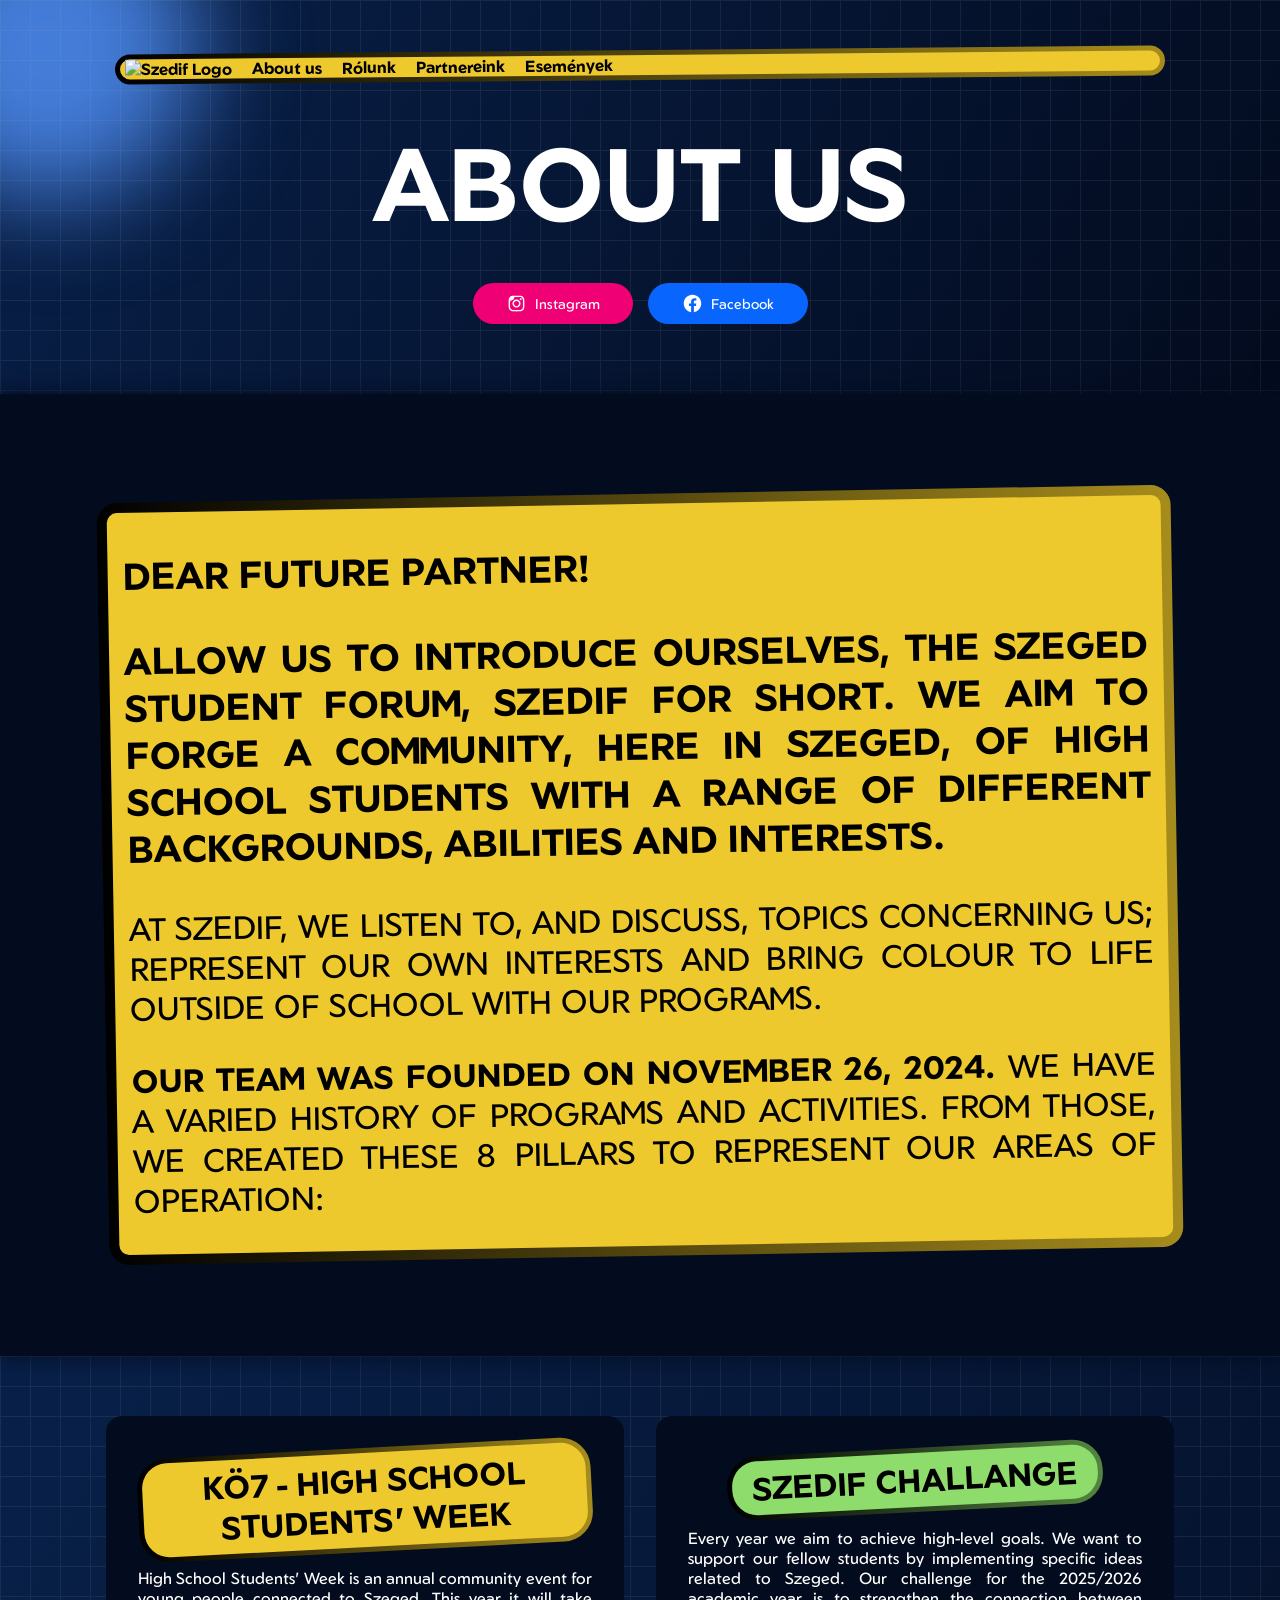
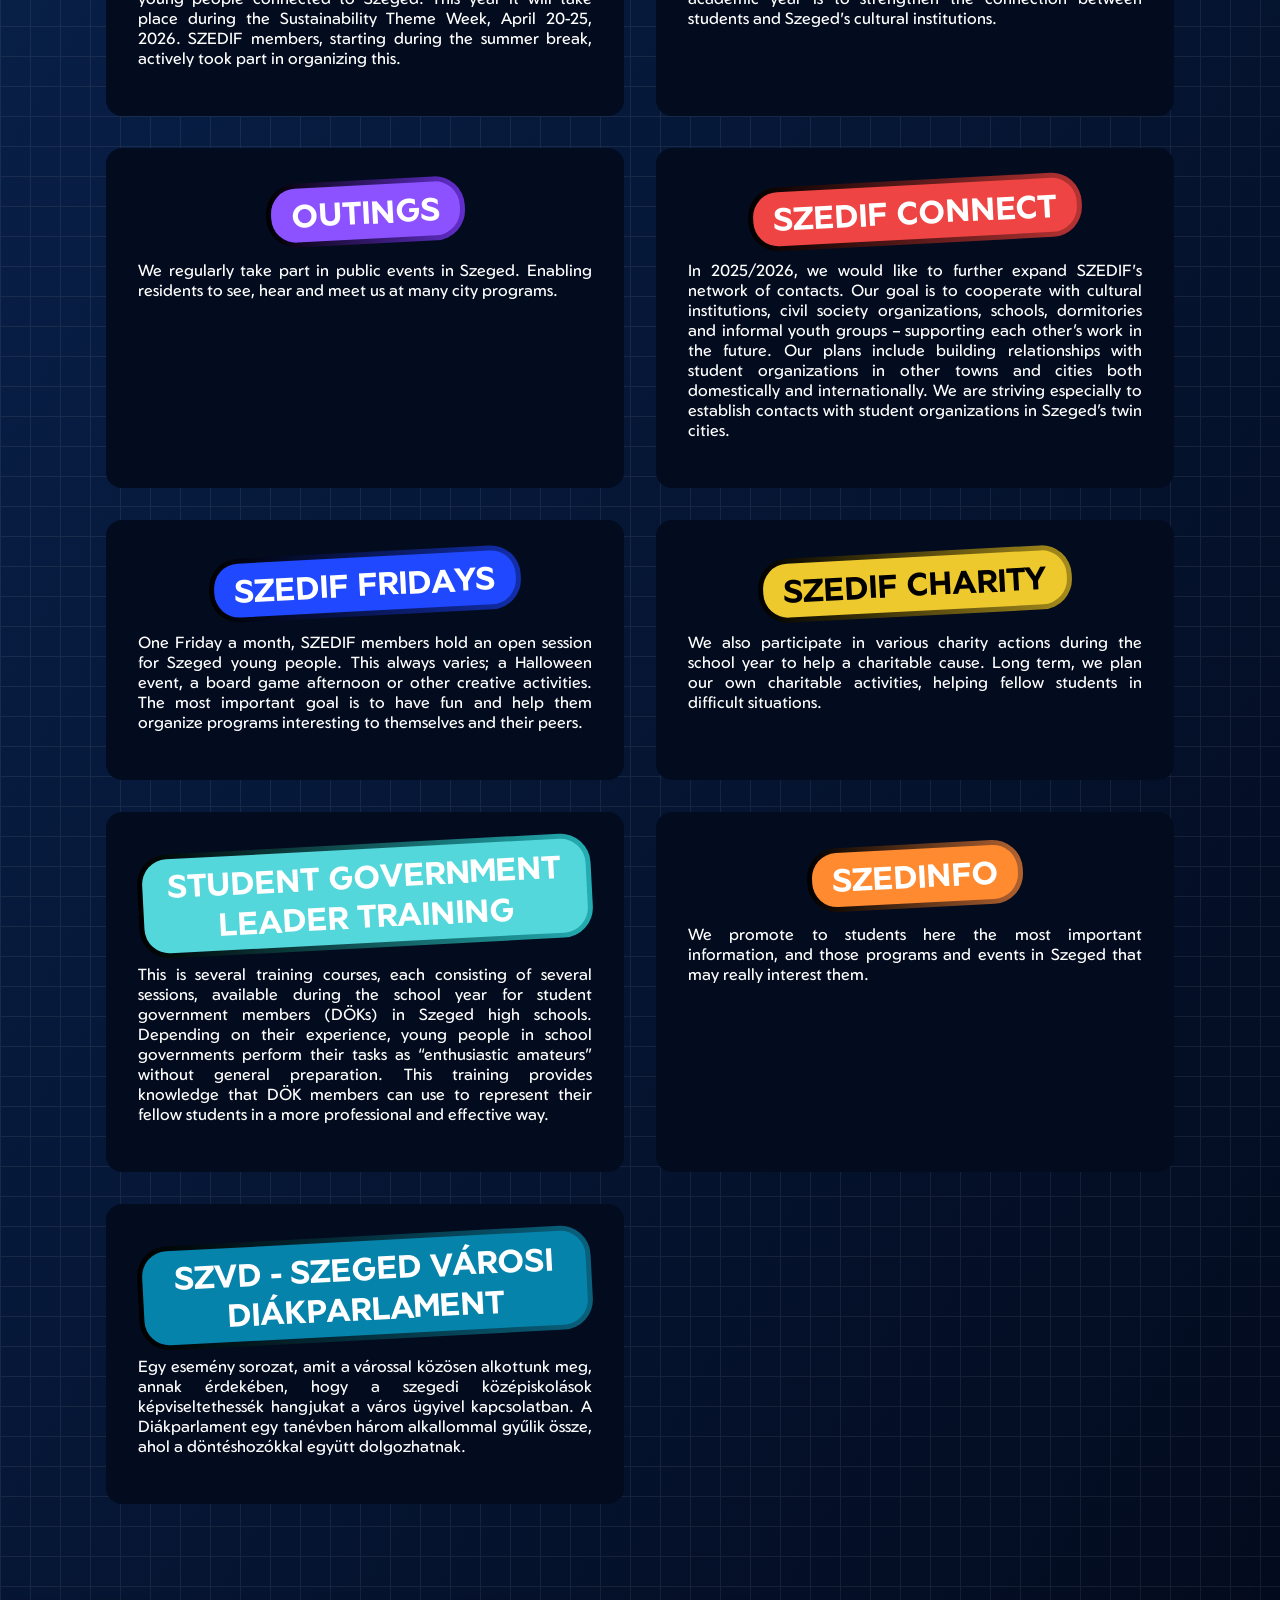
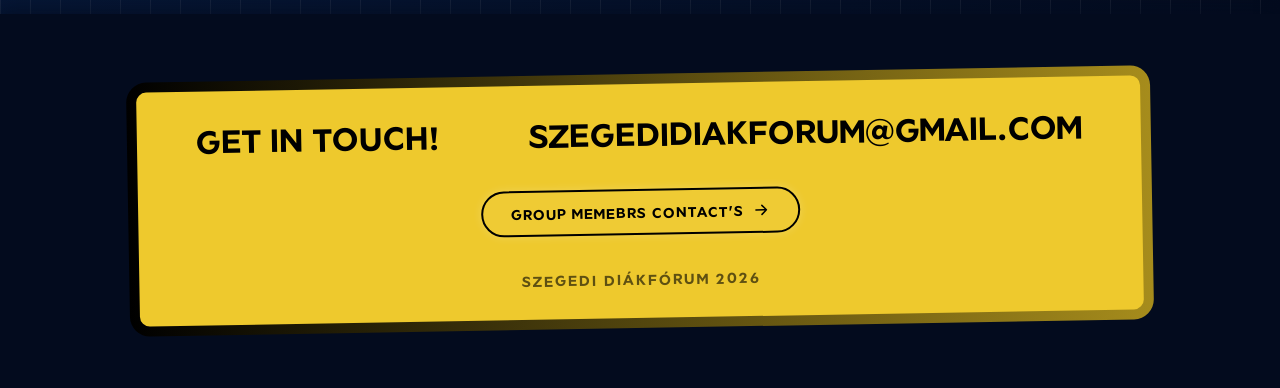
==== about-us.html @ cf96738d "Add files via upload" ====
<!DOCTYPE html>
<html lang="hu">
<head>
    <meta charset="UTF-8">
    <meta name="viewport" content="width=device-width, initial-scale=1.0">
    <link rel="preconnect" href="https://fonts.googleapis.com">
    <link rel="preconnect" href="https://fonts.gstatic.com" crossorigin>
    <link href="https://fonts.googleapis.com/css2?family=Geom:ital,wght@0,300..900;1,300..900&display=swap" rel="stylesheet">
    <link rel="stylesheet" href="https://1444-aron.github.io/szedif-weboldal/style.css">
    <title>Főoldal</title>
</head>
<body>
    <header>
        <div class="blur def-blur"></div>
        <div class="grid"></div>
        <nav class="defNav">
            <a id="imga" href="https://szedif.hu"><img src="https://szedif.hu/wp-content/uploads/2025/03/szedif_logo_500x500-150x150.png" width="50px" alt="Szedif Logo">
            <a href="https://szedif.hu/about-us">About us</a>
            <a href="https://szedif.hu/rolunk">Rólunk</a>
            <a href="https://szedif.hu/partnereink">Partnereink</a>
            <a href="https://szedif.hu/esemenyek">Események</a>
        </nav>
        
        <div class="title-container">
            <h1><strong>ABOUT US</strong></h1>
        </div>

        <div class="contact">
            <a id="ig" target="_blank" href="https://instagram.com/szedif"><svg width="24" height="24" viewBox="0 0 24 24" version="1.1" xmlns="http://www.w3.org/2000/svg" aria-hidden="true"><path d="M12,4.622c2.403,0,2.688,0.009,3.637,0.052c0.877,0.04,1.354,0.187,1.671,0.31c0.42,0.163,0.72,0.358,1.035,0.673 c0.315,0.315,0.51,0.615,0.673,1.035c0.123,0.317,0.27,0.794,0.31,1.671c0.043,0.949,0.052,1.234,0.052,3.637 s-0.009,2.688-0.052,3.637c-0.04,0.877-0.187,1.354-0.31,1.671c-0.163,0.42-0.358,0.72-0.673,1.035 c-0.315,0.315-0.615,0.51-1.035,0.673c-0.317,0.123-0.794,0.27-1.671,0.31c-0.949,0.043-1.233,0.052-3.637,0.052 s-2.688-0.009-3.637-0.052c-0.877-0.04-1.354-0.187-1.671-0.31c-0.42-0.163-0.72-0.358-1.035-0.673 c-0.315-0.315-0.51-0.615-0.673-1.035c-0.123-0.317-0.27-0.794-0.31-1.671C4.631,14.688,4.622,14.403,4.622,12 s0.009-2.688,0.052-3.637c0.04-0.877,0.187-1.354,0.31,1.671c0.163-0.42,0.358-0.72,0.673-1.035 c0.315-0.315,0.615-0.51,1.035-0.673c0.317-0.123,0.794-0.27,1.671-0.31C9.312,4.631,9.597,4.622,12,4.622 M12,3 C9.556,3,9.249,3.01,8.289,3.054C7.331,3.098,6.677,3.25,6.105,3.472C5.513,3.702,5.011,4.01,4.511,4.511 c-0.5,0.5-0.808,1.002-1.038,1.594C3.25,6.677,3.098,7.331,3.054,8.289C3.01,9.249,3,9.556,3,12c0,2.444,0.01,2.751,0.054,3.711 c0.044,0.958,0.196,1.612,0.418,2.185c0.23,0.592,0.538,1.094,1.038,1.594c0.5,0.5,1.002,0.808,1.594,1.038 c0.572,0.222,1.227,0.375,2.185,0.418C9.249,20.99,9.556,21,12,21s2.751-0.01,3.711-0.054c0.958-0.044,1.612-0.196,2.185-0.418 c0.592-0.23,1.094-0.538,1.594-1.038c0.5-0.5,0.808-1.002,1.038-1.594c0.222-0.572,0.375-1.227,0.418-2.185 C20.99,14.751,21,14.444,21,12s-0.01-2.751-0.054-3.711c-0.044-0.958-0.196-1.612-0.418-2.185c-0.23-0.592-0.538-1.094-1.038-1.594 c-0.5-0.5-1.002-0.808-1.594-1.038c-0.572-0.222-1.227-0.375-2.185-0.418C14.751,3.01,14.444,3,12,3L12,3z M12,7.378 c-2.552,0-4.622,2.069-4.622,4.622S9.448,16.622,12,16.622s4.622-2.069,4.622-4.622S14.552,7.378,12,7.378z M12,15 c-1.657,0-3-1.343-3-3s1.343-3,3-3s3,1.343,3,3S13.657,15,12,15z M16.804,6.116c-0.596,0-1.08,0.484-1.08,1.08 s0.484,1.08,1.08,1.08c0.596,0,1.08-0.484,1.08-1.08S17.401,6.116,16.804,6.116z"></path></svg><span>Instagram</span></a>
            <a id="fb" target="_blank" href="https://facebook.com/szedif"><svg width="24px" height="24px" viewBox="0 0 24 24" version="1.1" xmlns="http://www.w3.org/2000/svg" aria-hidden="true"><path d="M12 2C6.5 2 2 6.5 2 12c0 5 3.7 9.1 8.4 9.9v-7H7.9V12h2.5V9.8c0-2.5 1.5-3.9 3.8-3.9 1.1 0 2.2.2 2.2.2v2.5h-1.3c-1.2 0-1.6.8-1.6 1.6V12h2.8l-.4 2.9h-2.3v7C18.3 21.1 22 17 22 12c0-5.5-4.5-10-10-10z"></path></svg><span>Facebook</span></a>
        </div>
        <div class="space"></div>
    </header>

    <section class="quickNav">
        <div class="aboutus">
            <h3>Dear Future Partner!</h3>
            <h3>Allow us to introduce ourselves, the Szeged Student Forum, SZEDIF for short. We aim to forge a community, here in Szeged, of high school students with a range of different backgrounds, abilities and interests.</h3>
            <p>At SZEDIF, we listen to, and discuss, topics concerning us; represent our own interests and bring colour to life outside of school with our programs.</p>
            <p><b>Our team was founded on November 26, 2024.</b> We have a varied history of programs and activities. From those, we created these 8 pillars to represent our areas of operation:</p>
        </div>
    </section>

    <section class="join">
        <div class="grid"></div>

        <div class="container">
            <div class="cards aboutus-join-cards">
                <div class="card aboutus-card def clickable" onclick="window.location.href = 'https://ko7.hu'">
                    <h1>KÖ7 - HIGH SCHOOL STUDENTS' WEEK</h1>  
                    <p>High School Students' Week is an annual community event for young people connected to Szeged. This year it will take place during the Sustainability Theme Week, April 20-25, 2026. SZEDIF members, starting during the summer break, actively took part in organizing this.</p>
                </div>
                <div class="card aboutus-card green" >
                    <h1>SZEDIF CHALLANGE</h1>  
                    <p>Every year we aim to achieve high-level goals. We want to support our fellow students by implementing specific ideas related to Szeged. Our challenge for the 2025/2026 academic year is to strengthen the connection between students and Szeged's cultural institutions.</p>
                        
                </div>
                <div class="card aboutus-card purple" >
                    <h1>OUTINGS</h1>  
                    <p>We regularly take part in public events in Szeged. Enabling residents to see, hear and meet us at many city programs.</p>
                       
                </div>
                <div class="card aboutus-card red" >
                    <h1>SZEDIF CONNECT</h1>  
                    <p>In 2025/2026, we would like to further expand SZEDIF's network of contacts. Our goal is to cooperate with cultural institutions, civil society organizations, schools, dormitories and informal youth groups – supporting each other’s work in the future. Our plans include building relationships with student organizations in other towns and cities both domestically and internationally. We are striving especially to establish contacts with student organizations in Szeged’s twin cities.</p>
                </div>
                <div class="card aboutus-card blue" >
                    <h1>SZEDIF FRIDAYS</h1>  
                    <p>One Friday a month, SZEDIF members hold an open session for Szeged young people. This always varies; a Halloween event, a board game afternoon or other creative activities. The most important goal is to have fun and help them organize programs interesting to themselves and their peers.</p>
                        
                </div>
                <div class="card aboutus-card def" >
                    <h1>SZEDIF CHARITY</h1>  
                    <p>We also participate in various charity actions during the school year to help a charitable cause. Long term, we plan our own charitable activities, helping fellow students in difficult situations.</p>
                       
                </div>
                <div class="card aboutus-card cian" >
                    <h1>STUDENT GOVERNMENT LEADER TRAINING</h1>  
                    <p>This is several training courses, each consisting of several sessions, available during the school year for student government members (DÖKs) in Szeged high schools. Depending on their experience, young people in school governments perform their tasks as “enthusiastic amateurs” without general preparation. This training provides knowledge that DÖK members can use to represent their fellow students in a more professional and effective way.</p>
                </div>
                <div class="card aboutus-card orange clickable" onclick="window.location.href = 'https://szedif.hu/szedinfo'">
                    <h1>SZEDINFO</h1>  
                    <p>We promote to students here the most important information, and those programs and events in Szeged that may really interest them.</p>
                        
                </div>
                <div class="card aboutus-card darkcian clickable" onclick="window.location.href = 'https://szedif.hu/szvd'">
                    <h1>SZVD - SZEGED VÁROSI DIÁKPARLAMENT</h1>  
                    <p>Egy esemény sorozat, amit a várossal közösen alkottunk meg, annak érdekében, hogy a szegedi középiskolások képviseltethessék hangjukat a város ügyivel kapcsolatban. A Diákparlament egy tanévben három alkallommal gyűlik össze, ahol a döntéshozókkal együtt dolgozhatnak.</p>
                </div>
            </div>
        </div>

        <div class="space"></div>

        
    </section>

    

    <footer>
        <div class="aboutus footer" style=" padding: 40px 20px; box-sizing: border-box; margin: 0 auto;">
            
            <div class="fEmail" style="display: flex; justify-content: space-between; align-items: center; flex-wrap: wrap; gap: 15px;">
                <h3 style="margin: 0; text-transform: uppercase; font-size: clamp(.4rem, 4vw, 2rem) !important;">GET IN TOUCH!</h3> 
                <h3 style="margin: 0; font-size: clamp(.4rem, 4vw, 2rem) !important;"><a href="mailto:szegedidiakforum@gmail.com" style="color: #000; text-decoration: none;">szegedidiakforum@gmail.com</a></h3>
            </div>
            
            <div style="display: flex; justify-content: center; margin: 35px 0;">
                <a href="https://szedif.hu/rolunk#elerhetoseg" class="team-btn">
                    <span>GROUP MEMEBRS CONTACT'S</span>
                    <svg width="18" height="18" viewBox="0 0 24 24" fill="none" xmlns="http://www.w3.org/2000/svg" style="margin-left: 8px; transition: transform 0.3s ease;"><path d="M5 12H19M19 12L13 6M19 12L13 18" stroke="currentColor" stroke-width="2" stroke-linecap="round" stroke-linejoin="round"/></svg>
                </a>
            </div>
            
            <p style="margin: 0; font-weight: bold; opacity: 0.6; text-align: center; text-transform: uppercase; letter-spacing: 2px; font-size: 0.9rem;">SZEGEDI DIÁKFÓRUM 2026</p>
        </div>
    </footer>

</body>
</html>
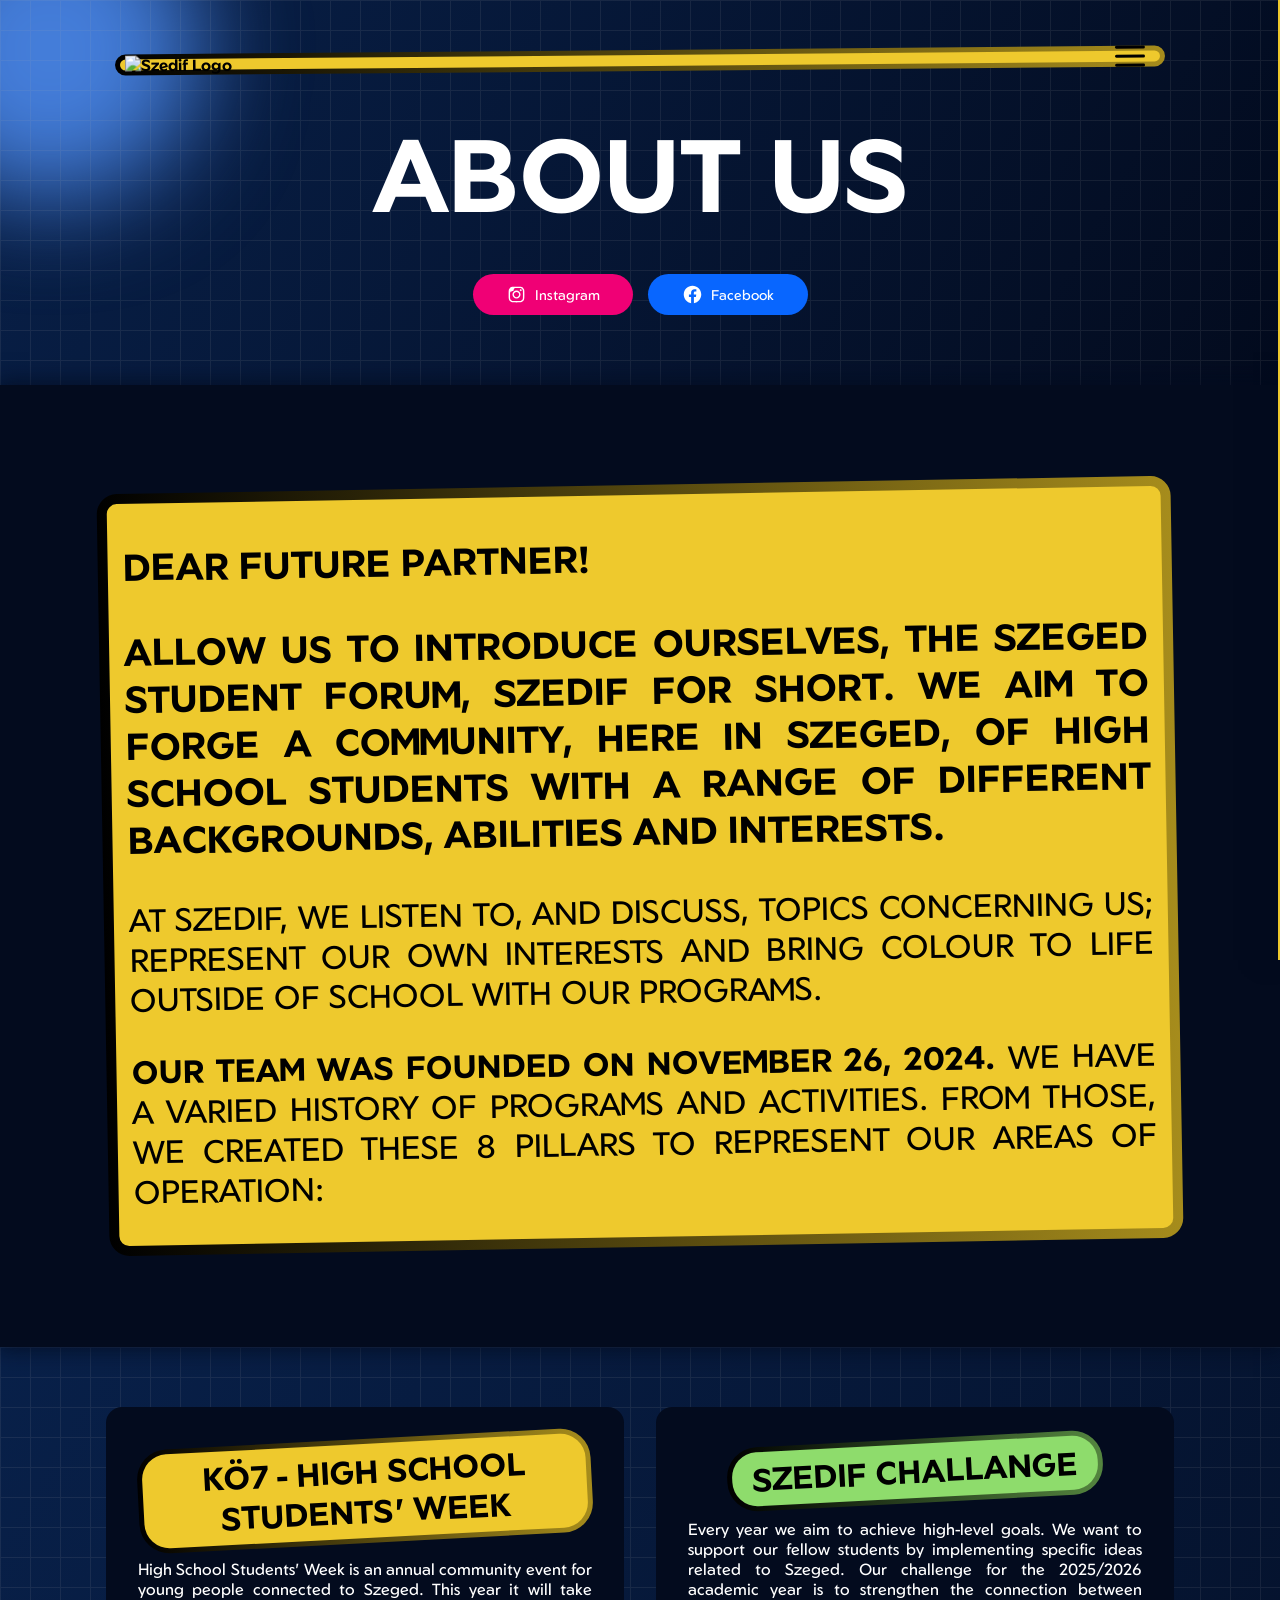
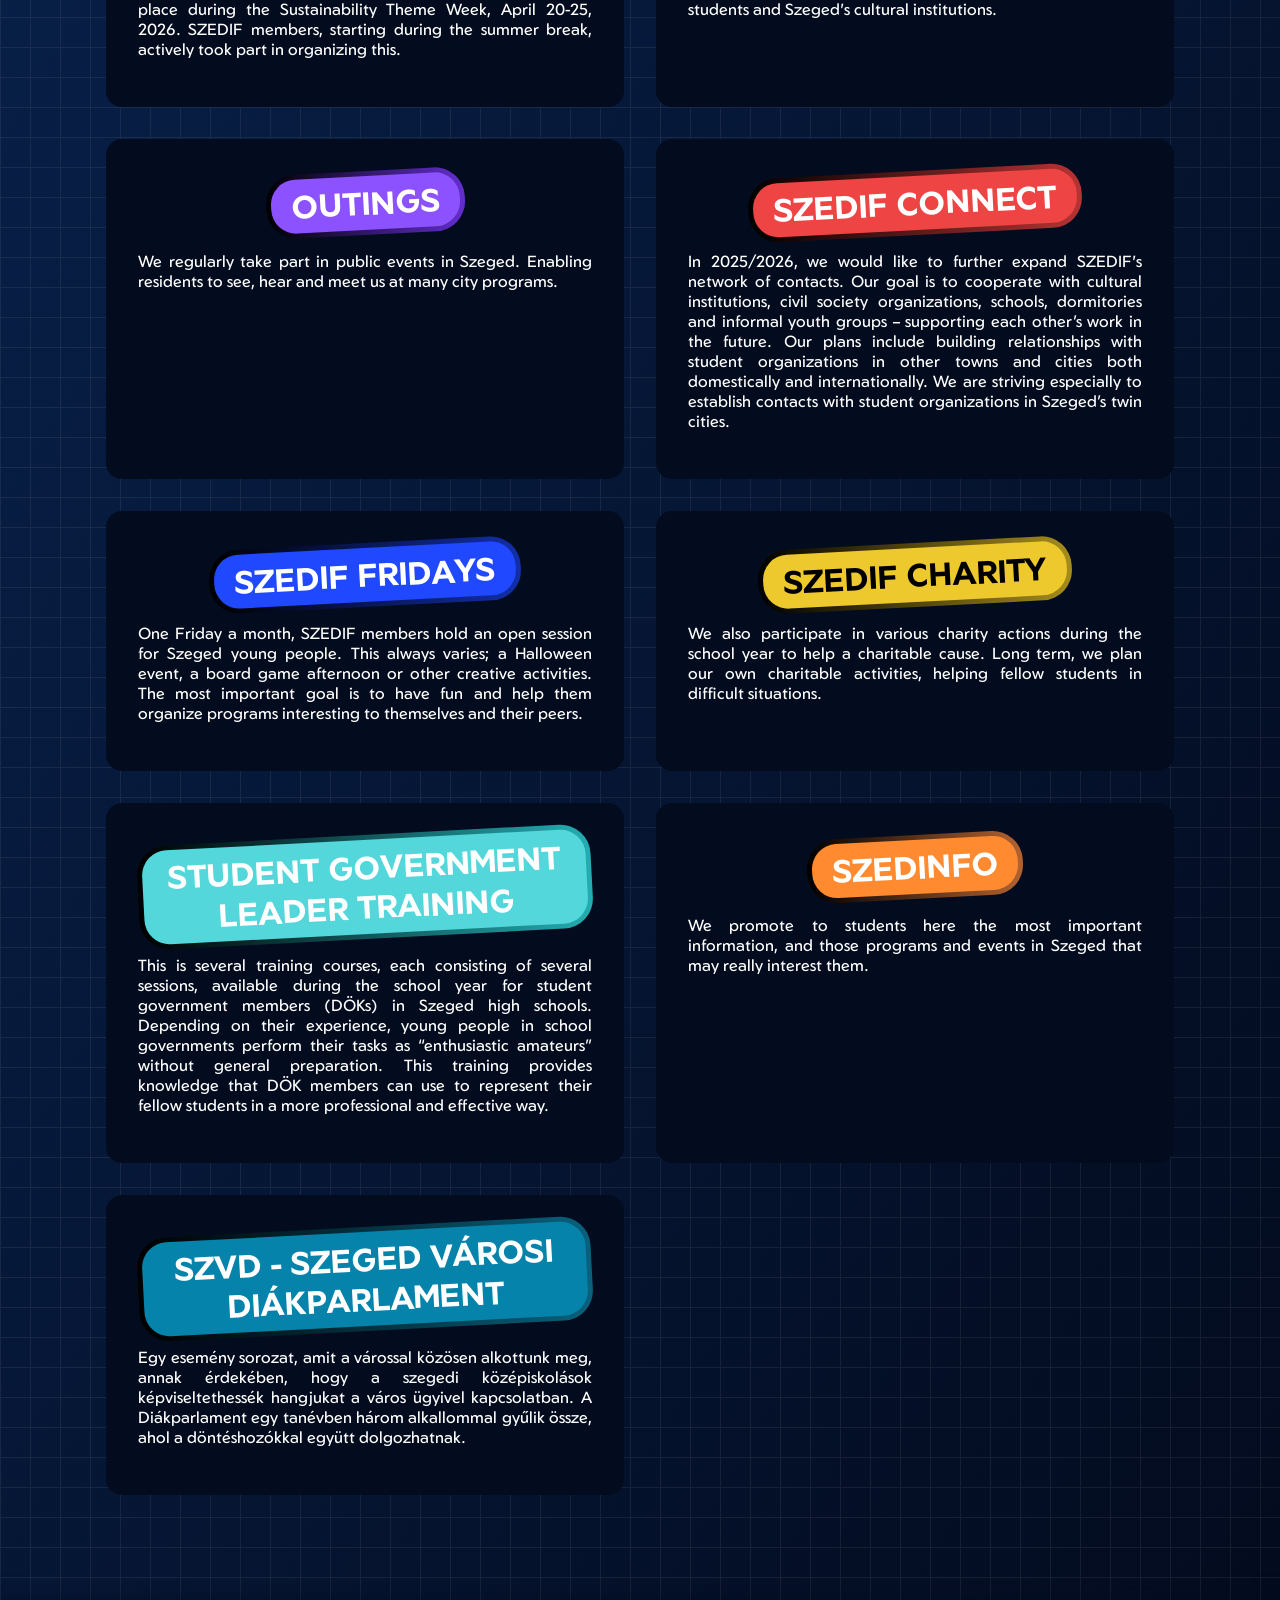
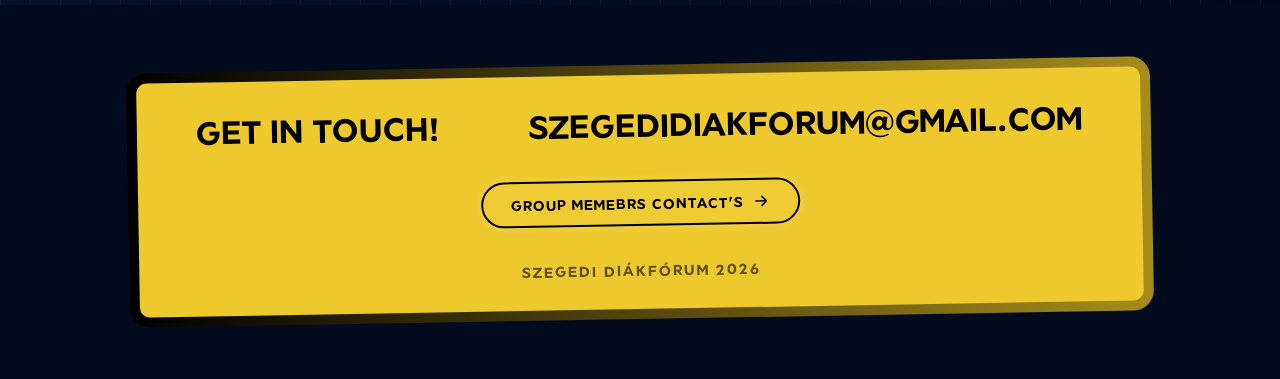
==== commit 82272ef4: "Add files via upload" ====
--- a/about-us.html
+++ b/about-us.html
@@ -7,6 +7,7 @@
     <link rel="preconnect" href="https://fonts.gstatic.com" crossorigin>
     <link href="https://fonts.googleapis.com/css2?family=Geom:ital,wght@0,300..900;1,300..900&display=swap" rel="stylesheet">
     <link rel="stylesheet" href="https://1444-aron.github.io/szedif-weboldal/style.css">
+    <script src="https://1444-aron.github.io/szedif-weboldal/script.js" defer></script>
     <title>Főoldal</title>
 </head>
 <body>
@@ -15,11 +16,26 @@
         <div class="grid"></div>
         <nav class="defNav">
             <a id="imga" href="https://szedif.hu"><img src="https://szedif.hu/wp-content/uploads/2025/03/szedif_logo_500x500-150x150.png" width="50px" alt="Szedif Logo">
-            <a href="https://szedif.hu/about-us">About us</a>
-            <a href="https://szedif.hu/rolunk">Rólunk</a>
-            <a href="https://szedif.hu/partnereink">Partnereink</a>
-            <a href="https://szedif.hu/esemenyek">Események</a>
+            <a class="nav-links" href="https://szedif.hu/about-us">About us</a>
+            <a class="nav-links" href="https://szedif.hu/rolunk">Rólunk</a>
+            <a class="nav-links" href="https://szedif.hu/partnereink">Partnereink</a>
+            <a class="nav-links" href="https://szedif.hu/esemenyek">Események</a>
+
+            <button class="hamburger" aria-label="Menü megnyitása" onclick="toggleMenu()">
+                <div class="bar"></div>
+                <div class="bar"></div>
+                <div class="bar"></div>
+            </button>
         </nav>
+
+        <div class="sidenav def-sidenav" id="mobileMenu">
+            <a href="javascript:void(0)" class="closebtn" onclick="toggleMenu()">&times;</a>
+            
+            <a href="https://szedif.hu/about-us" onclick="toggleMenu()">About us</a>
+            <a href="https://szedif.hu/rolunk" onclick="toggleMenu()">Rólunk</a>
+            <a href="https://szedif.hu/partnereink" onclick="toggleMenu()">Partnereink</a>
+            <a href="https://szedif.hu/esemenyek" onclick="toggleMenu()">Események</a>
+        </div>
         
         <div class="title-container">
             <h1><strong>ABOUT US</strong></h1>
